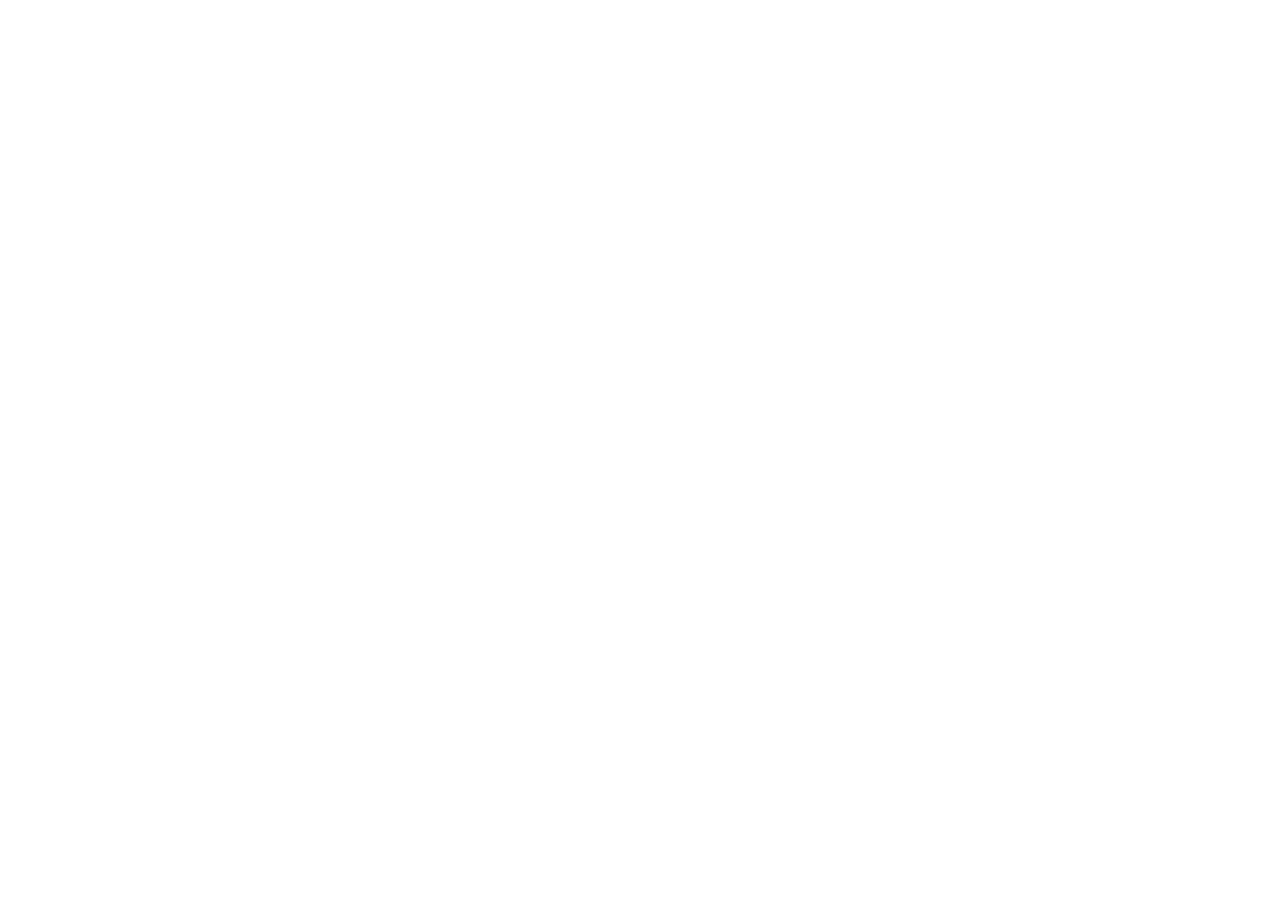
==== index.html @ f10b101d "primeiro commit" ====
<!DOCTYPE html>
<html lang="pt-BR">
<head>
    <meta charset="UTF-8">
    <meta name="viewport" content="width=device-width, initial-scale=1.0">
    <title>Nosssa Netflix</title>
</head>
<body>
    
</body>
</html>
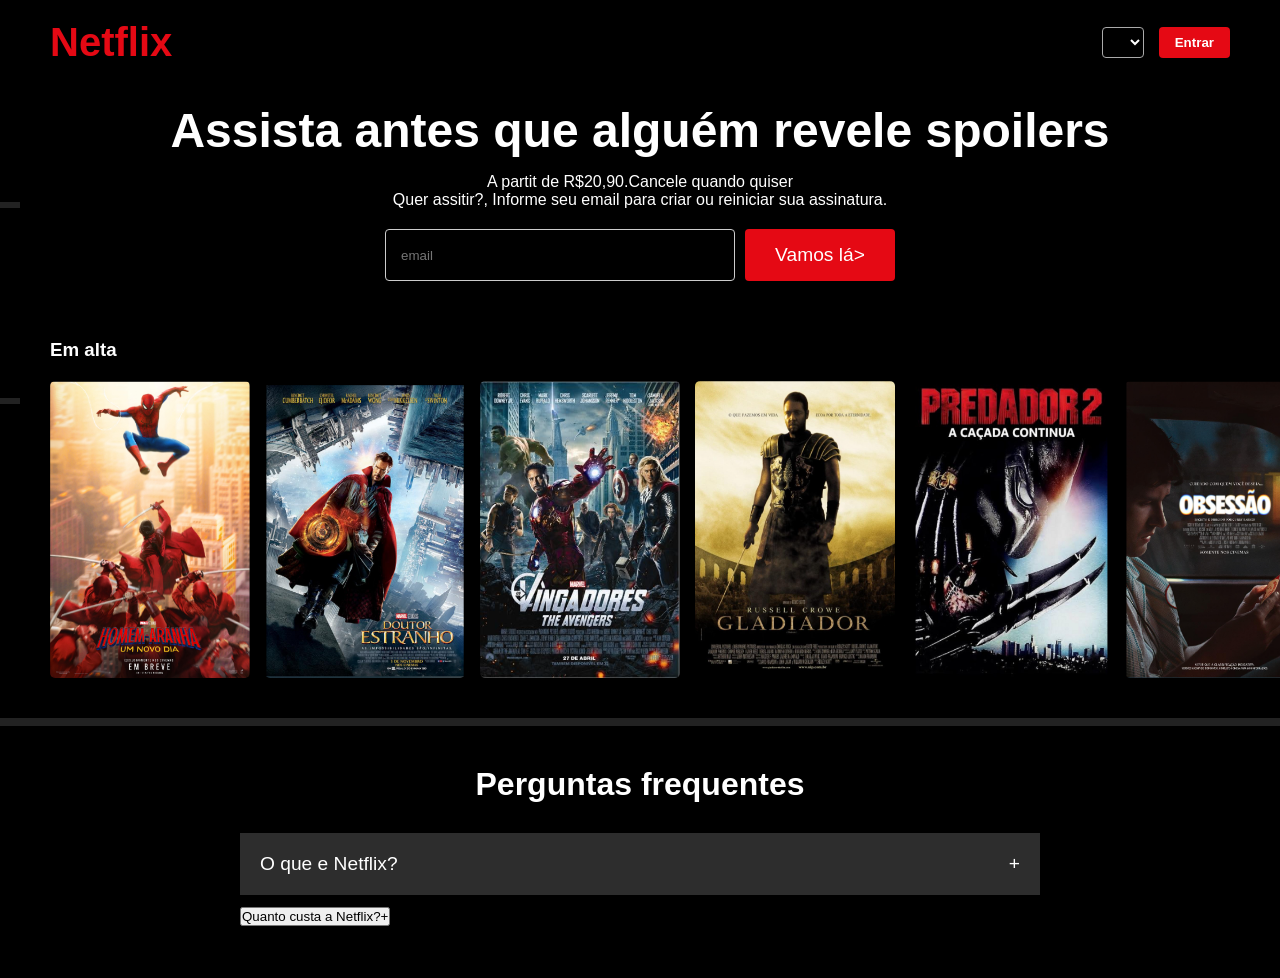
==== commit c80e7bdd: "Nosso Netflix" ====
--- a/index.html
+++ b/index.html
@@ -3,9 +3,68 @@
 <head>
     <meta charset="UTF-8">
     <meta name="viewport" content="width=device-width, initial-scale=1.0">
-    <title>Nosssa Netflix</title>
+    <title>Nossa Netflix</title>
+    <link rel="stylesheet" href="style.css">
 </head>
 <body>
+    <header class="header">
+        <h1 class="logo">Netflix</h1>
+        <div class="header-actions">
+            <select class="lang-select">
+                <options value="pt">Português</options>
+                <options value="en">English</options>
+            </select>         
+            <button class="btn-entrar">Entrar</button>
+           </div> 
+        </div>
+    </header>
+    <main>
+        <selection class="hero">
+            <div class="hero-content">
+                <h2>Assista antes que alguém revele spoilers</h2>
+                <p class="subtittle">A partit de R$20,90.Cancele quando quiser</p>
+                <p class="call-to-action">Quer assitir?, Informe seu email para criar ou reiniciar sua assinatura.</p>
+
+                <div class="email-form">
+                    <input type="email" placeholder="email" class="email-input">
+                    <button class="btn-vamos">Vamos lá></button>
+                </div>
+            </div>
+        </selection>
+        <section class="trending">
+            <h3>Em alta</h3>
+            <div class="movie-list">
+                <img src="./assets/imagem01.PNG" alt="Filme 1" class="movie-poster">
+                <img src="./assets/imagem02.PNG" alt="Filme 2" class="movie-poster">
+                <img src="./assets/imagem03.PNG" alt="Filme 3" class="movie-poster">
+                <img src="./assets/imagem04.PNG" alt="Filme 4" class="movie-poster">
+                <img src="./assets/imagem05.PNG" alt="Filme 5" class="movie-poster">
+                <img src="./assets/imagem06.PNG" alt="Filme 6" class="movie-poster">
+                <img src="./assets/imagem07.PNG" alt="Filme 7" class="movie-poster">
+                <img src="./assets/imagem08.PNG" alt="Filme 8" class="movie-poster">
+            </div>
+        </section>
+
+        <section class="faq">
+            <h3>Perguntas frequentes</h3>
+
+            <div class="faq-item">
+                <butto class="faq-question">O que e Netflix?<span class="icon">+</span></butto>
+                <div class="faq-answer">
+                    <p>A Netflix e um serviço de transmissão online que oferece uma ampla variedade de séries, filmes e documentários premiados.</p>
+                </div>
+            </div>
+
+            <div class="faq-item">
+                <button class="faq-quation">Quanto custa a Netflix?<span class="icon">+</span></button>
+                <div class="faq-answer">
+                    <p>Assita à Netflix no seu celular, tablet, smart tv ou notebook por uma taxa mensal única.</p>
+                </div>
+            </div>
+        </section>
+    </main>
+
+    <script src="script.js"></script>
     
 </body>
 </html>
--- a/style.css
+++ b/style.css
@@ -0,0 +1,179 @@
+/*Netflix Page*/
+
+
+/*Reset básico para remover margens padrão*/
+
+* {
+	margin: 0px;
+	padding: 0px;
+	box-sizing: border-box;
+	font-family: Arial, sans-serif;
+}
+
+body {
+	background-color: #000000;
+	color: #ffffff;
+}
+
+/*Cabeçalho*/
+
+.header {
+	display: flex;
+	justify-content: space-between;
+	align-items: center;
+	padding: 20px 50px;
+}
+
+.logo {
+	color: #e50914;
+	font-size: 2.5rem;
+	font-weight: bold;
+}
+
+.header-actions {
+	display: flex;
+	gap:15px;
+}
+.lang-select {
+	background: transparent;
+	color: white;
+	padding: 5px 10px;
+	border: 1px solid #aaa;
+	border-radius: 4px;
+}
+
+.btn-entrar {
+	background-color: #e50914;
+	color: white;
+	border: none;
+	padding: 8px 16px;
+	border-radius: 4px;
+	cursor: pointer;
+	font-weight: bold;
+}
+
+
+/*Seção Hero*/
+
+.hero {
+	text-align: center;
+	padding: 100px 20px;
+	border-bottom: 6px solid #222;
+}
+
+.hero h2 {
+	font-size: 3rem;
+	margin-bottom: 15px;
+}
+
+.subtitle {
+	font-size: 1.5rem;
+	margin-bottom: 25px;
+}
+
+.email-form {
+	display: flex;
+	justify-content: center;
+	gap: 10px;
+	margin-top: 20px;
+}
+
+.email-input {
+	padding: 15px;
+	width: 350px;
+	border-radius: 4px;
+	border: 1px solid #ccc;
+	background-color: rgba(0,0,0,5);
+	color: white;
+}
+
+.btn-vamos {
+	background-color: #e50914;
+	color: white;
+	border: none;
+	padding: 15px 30px;
+	font-size: 1.2rem;
+	border-radius: 4px;
+	cursor: pointer;
+}
+
+/*Seção em Alta*/
+
+.trending {
+	padding: 40px 50px;
+	border-bottom: 8px solid #222;
+}
+
+.movie-list {
+	display: flex;
+	gap: 15px;
+	margin-top: 20px;
+}
+
+.movie-poster {
+	width: 200px;
+	border-radius: 5px;
+	transition: transform 0.3s;
+}
+
+.movie-poster:hover {
+	transform: scale(1.05);
+}
+
+/*Seção de Perguntas Frequentes (FAQ)*/
+
+.faq {
+	padding: 40px 50px;
+	display: flex;
+	flex-direction: column;
+	align-items: center;
+}
+
+.faq h3 {
+	font-size: 2rem;
+	margin-bottom: 30px;
+}
+
+.faq-item {
+	width: 80%;
+	max-width: 800px;
+	margin-bottom: 10px;
+}
+
+.faq-question {
+	width: 100%;
+	background-color: #2d2d2d;
+	color: white;
+	border: none;
+	padding: 20px;
+	font-size: 1.2rem;
+	text-align: left;
+	display: flex;
+	justify-content: space-between;
+	cursor: pointer;
+}
+
+.faq-question:hover {
+	background-color: #414141;
+}
+
+.faq-answer {
+	background-color: #2d2d2d;
+	padding: 0 20px;
+	max-height: 0;   /*Escondido por padrão para o JS atuar*/
+	overflow: hidden;
+	transition: max-weight 0.3s ease-out, padding 0.3s ease;
+	border-top: 2px solid #000;
+}
+
+/*Classe ativada pelo JavaScript*/
+
+.faq-item.active .faq-answer {
+	max-height: 200px;
+	padding: 20px;
+}
+
+.faq-item.active .icon {
+	transform: rotate(45eg);
+	transition: transform 0.3s;
+}
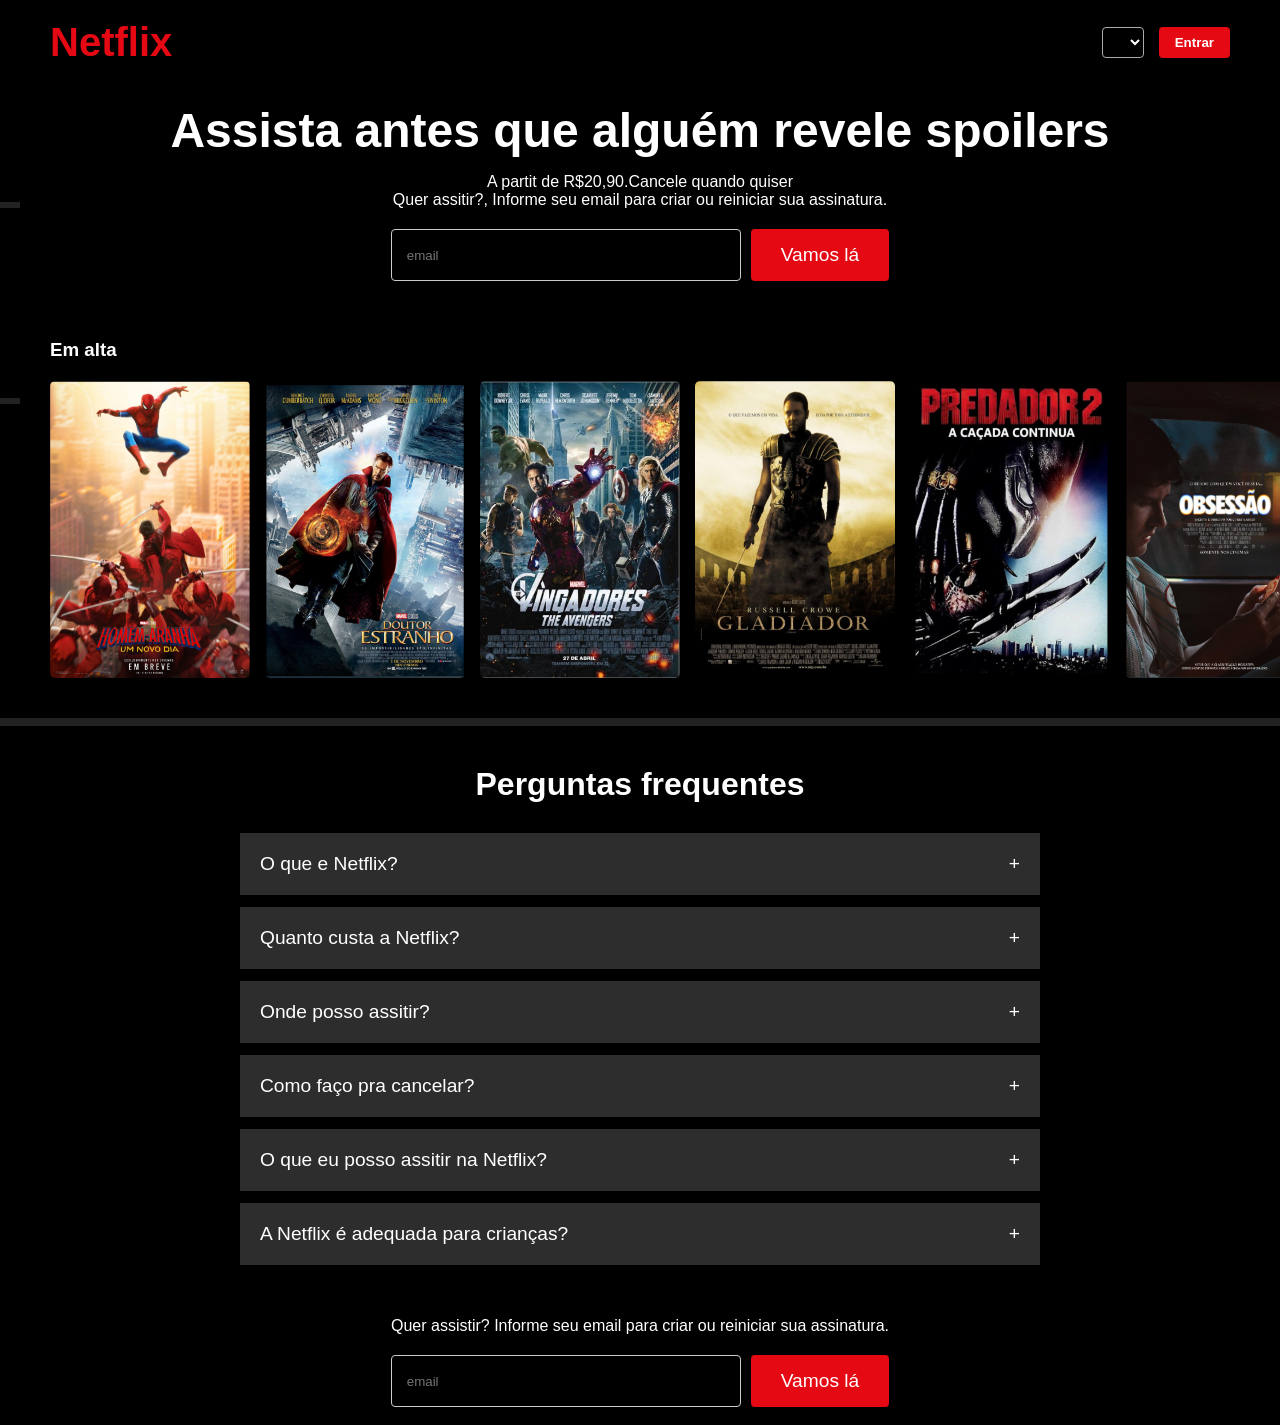
==== commit d239f437: "preparando githubPages" ====
--- a/index.html
+++ b/index.html
@@ -1,21 +1,25 @@
 <!DOCTYPE html>
 <html lang="pt-BR">
+
 <head>
     <meta charset="UTF-8">
     <meta name="viewport" content="width=device-width, initial-scale=1.0">
     <title>Nossa Netflix</title>
-    <link rel="stylesheet" href="style.css">
+    <link rel="stylesheet" href="./styles/style.css">
+    <link rel="shortcut icon" href="assets/nficon.ico" type="image/x-icon">
 </head>
+
 <body>
+
     <header class="header">
         <h1 class="logo">Netflix</h1>
         <div class="header-actions">
             <select class="lang-select">
                 <options value="pt">Português</options>
                 <options value="en">English</options>
-            </select>         
-            <button class="btn-entrar">Entrar</button>
-           </div> 
+            </select>
+            <button class="btn-entrar"><a href="./pages/acount.html">Entrar</a></button>
+        </div>
         </div>
     </header>
     <main>
@@ -27,8 +31,12 @@
 
                 <div class="email-form">
                     <input type="email" placeholder="email" class="email-input">
-                    <button class="btn-vamos">Vamos lá></button>
+                    <button class="btn-vamos">
+                        <a href="./pages/cadastro.html">Vamos lá</a>
+                    </button>
                 </div>
+
+
             </div>
         </selection>
         <section class="trending">
@@ -49,22 +57,82 @@
             <h3>Perguntas frequentes</h3>
 
             <div class="faq-item">
-                <butto class="faq-question">O que e Netflix?<span class="icon">+</span></butto>
+                <button class="faq-question">O que e Netflix?<span class="icon">+</span></button>
                 <div class="faq-answer">
-                    <p>A Netflix e um serviço de transmissão online que oferece uma ampla variedade de séries, filmes e documentários premiados.</p>
+                    <p>A Netflix e um serviço de transmissão online que oferece uma ampla variedade de séries, filmes e
+                        documentários premiados.</p>
                 </div>
             </div>
 
             <div class="faq-item">
-                <button class="faq-quation">Quanto custa a Netflix?<span class="icon">+</span></button>
+                <button class="faq-question">Quanto custa a Netflix?<span class="icon">+</span></button>
                 <div class="faq-answer">
                     <p>Assita à Netflix no seu celular, tablet, smart tv ou notebook por uma taxa mensal única.</p>
                 </div>
             </div>
+
+            <div class="faq-item">
+                <button class="faq-question">Onde posso assitir?<span class="icon">+</span></button>
+                <div class="faq-answer">
+                    <p>Assista onde quiser, quando quiser. Acesse sua conta Netflix em netflix.com para assistir no
+                        computador ou em qualquer aparelho conectado à internet compatível com o aplicativo Netflix,
+                        como Smart TVs, smartphones, tablets, aparelhos de streaming e videogames.
+
+                        Você também pode baixar suas séries favoritas com o aplicativo Netflix para iOS ou Android. Use
+                        os downloads para levar a Netflix para onde quiser sem precisar de conexão com a internet. Leve
+                        a Netflix com você para qualquer lugar.</p>
+                </div>
+            </div>
+                <div class="faq-item">
+                    <button class="faq-question">Como faço pra cancelar?<span class="icon">+</span></button>
+                    <div class="faq-answer">
+                        <p>A Netflix é flexível. Você pode cancelar a sua conta online com apenas dois cliques. Não há
+                            taxa de cancelamento. Você inicia e encerra sua assinatura quando quiser.</p>
+                    </div>
+
+
+                </div>
+
+                <div class="faq-item">
+                    <button class="faq-question">O que eu posso assitir na Netflix?
+                        <span class="icon">+</span>
+                    </button>
+                    <div class="faq-answer">
+                        <p>A Netflix tem um grande catálogo de filmes, documentários, séries, originais Netflix
+                            premiados e muito mais. Assista o quanto quiser, quando quiser.</p>
+                    </div>
+
+
+
+                </div>
+
+                <div class="faq-item">
+                    <button class="faq-question">A Netflix é adequada para crianças?<span class="icon">+</span></button>
+                    <div class="faq-answer">
+                        <p>A experiência infantil da Netflix faz parte da sua assinatura para que as crianças se
+                            divirtam em seu próprio espaço com séries e filmes familiares sob a supervisão dos
+                            responsáveis.
+
+                            O recurso de controle parental, incluso nos perfis para crianças e protegido por
+                            PIN, permite restringir a classificação etária do conteúdo que as crianças podem ver
+                            e bloquear títulos específicos que você não quer que elas assistam.</p>
+                    </div>
+                </div>
         </section>
+
+        
     </main>
+            <p id="pCentralizado">Quer assistir? Informe seu email para criar ou reiniciar sua assinatura.</p>
+                <div class="email-form">
+                    
+                    <input type="email" placeholder="email" class="email-input">
+                    <button class="btn-vamos">
+                        <a href="./pages/cadastro.html">Vamos lá</a>
+                    </button>
+                </div> <br>
 
-    <script src="script.js"></script>
-    
+    <script src="./js/script.js"></script>
+
 </body>
+
 </html>
--- a/styles/style.css
+++ b/styles/style.css
@@ -0,0 +1,187 @@
+/*Netflix Page*/
+
+
+/*Reset básico para remover margens padrão*/
+
+* {
+	margin: 0px;
+	padding: 0px;
+	box-sizing: border-box;
+	font-family: Arial, sans-serif;
+}
+
+body {
+	background-color: #000000;
+	color: #ffffff;
+}
+
+/*Cabeçalho*/
+
+.header {
+	display: flex;
+	justify-content: space-between;
+	align-items: center;
+	padding: 20px 50px;
+}
+
+.logo {
+	color: #e50914;
+	font-size: 2.5rem;
+	font-weight: bold;
+}
+
+.header-actions {
+	display: flex;
+	gap:15px;
+}
+.lang-select {
+	background: transparent;
+	color: white;
+	padding: 5px 10px;
+	border: 1px solid #aaa;
+	border-radius: 4px;
+}
+
+.btn-entrar {
+	background-color: #e50914;
+	color: white;
+	border: none;
+	padding: 8px 16px;
+	border-radius: 4px;
+	cursor: pointer;
+	font-weight: bold;
+}
+
+
+/*Seção Hero*/
+
+.hero {
+	text-align: center;
+	padding: 100px 20px;
+	border-bottom: 6px solid #222;
+}
+
+.hero h2 {
+	font-size: 3rem;
+	margin-bottom: 15px;
+}
+
+.subtitle {
+	font-size: 1.5rem;
+	margin-bottom: 25px;
+}
+
+.email-form {
+	display: flex;
+	justify-content: center;
+	gap: 10px;
+	margin-top: 20px;
+}
+
+.email-input {
+	padding: 15px;
+	width: 350px;
+	border-radius: 4px;
+	border: 1px solid #ccc;
+	background-color: rgba(0,0,0,5);
+	color: white;
+}
+
+.btn-vamos {
+	background-color: #e50914;
+	color: white;
+	border: none;
+	padding: 15px 30px;
+	font-size: 1.2rem;
+	border-radius: 4px;
+	cursor: pointer;
+}
+a {
+    text-decoration: none;
+	color: inherit;
+}
+
+
+/*Seção em Alta*/
+
+.trending {
+	padding: 40px 50px;
+	border-bottom: 8px solid #222;
+}
+
+.movie-list {
+	display: flex;
+	gap: 15px;
+	margin-top: 20px;
+}
+
+.movie-poster {
+	width: 200px;
+	border-radius: 5px;
+	transition: transform 0.3s;
+}
+
+.movie-poster:hover {
+	transform: scale(1.05);
+}
+
+/*Seção de Perguntas Frequentes (FAQ)*/
+
+.faq {
+	padding: 40px 50px;
+	display: flex;
+	flex-direction: column;
+	align-items: center;
+}
+
+.faq h3 {
+	font-size: 2rem;
+	margin-bottom: 30px;
+}
+
+.faq-item {
+	width: 80%;
+	max-width: 800px;
+	margin-bottom: 10px;
+}
+
+.faq-question {
+	width: 100%;
+	background-color: #2d2d2d;
+	color: white;
+	border: none;
+	padding: 20px;
+	font-size: 1.2rem;
+	text-align: left;
+	display: flex;
+	justify-content: space-between;
+	cursor: pointer;
+}
+
+.faq-question:hover {
+	background-color: #414141;
+}
+
+.faq-answer {
+	background-color: #2d2d2d;
+	padding: 0 20px;
+	max-height: 0;   /*Escondido por padrão para o JS atuar*/
+	overflow: hidden;
+	transition: max-weight 0.3s ease-out, padding 0.3s ease;
+	border-top: 2px solid #000;
+}
+
+/*Classe ativada pelo JavaScript*/
+
+.faq-item.active .faq-answer {
+	max-height: 200px;
+	padding: 20px;
+}
+
+.faq-item.active .icon {
+	transform: rotate(45eg);
+	transition: transform 0.3s;
+}
+#pCentralizado{
+	text-align: center;
+}
